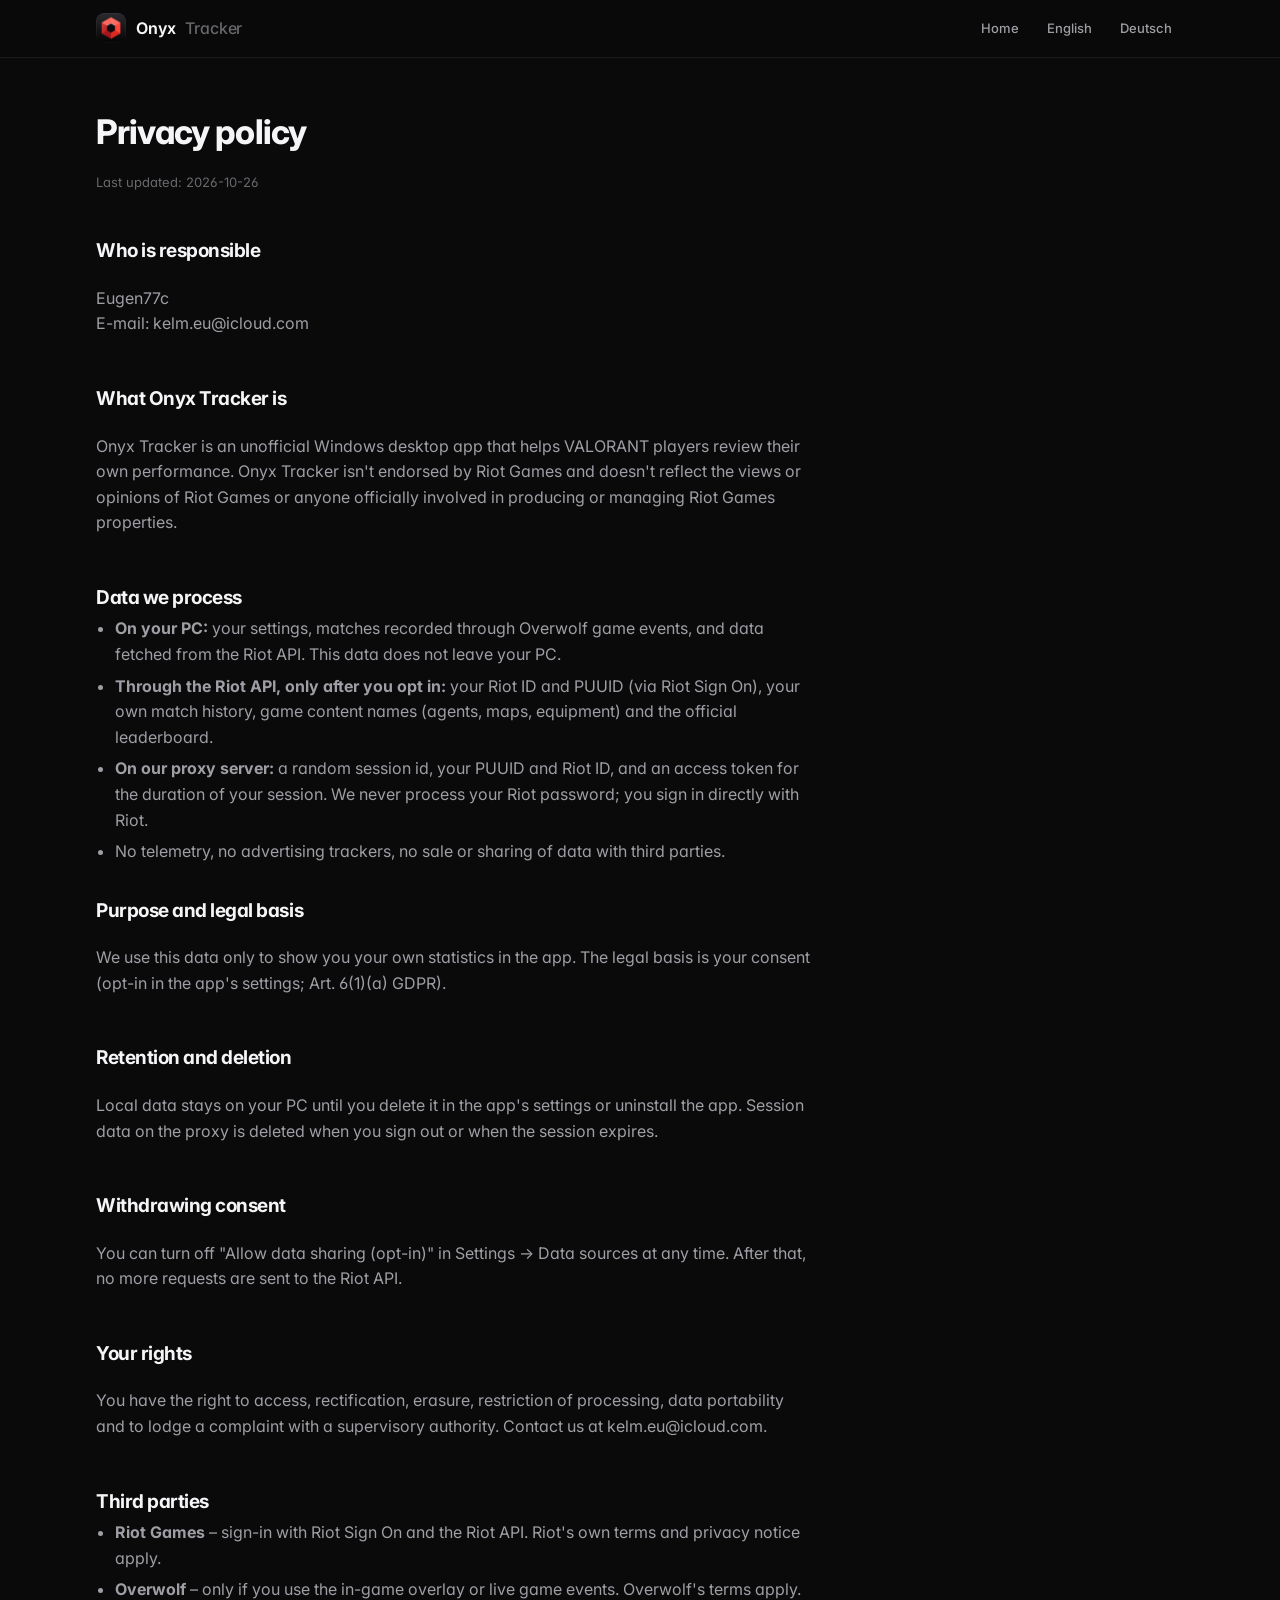
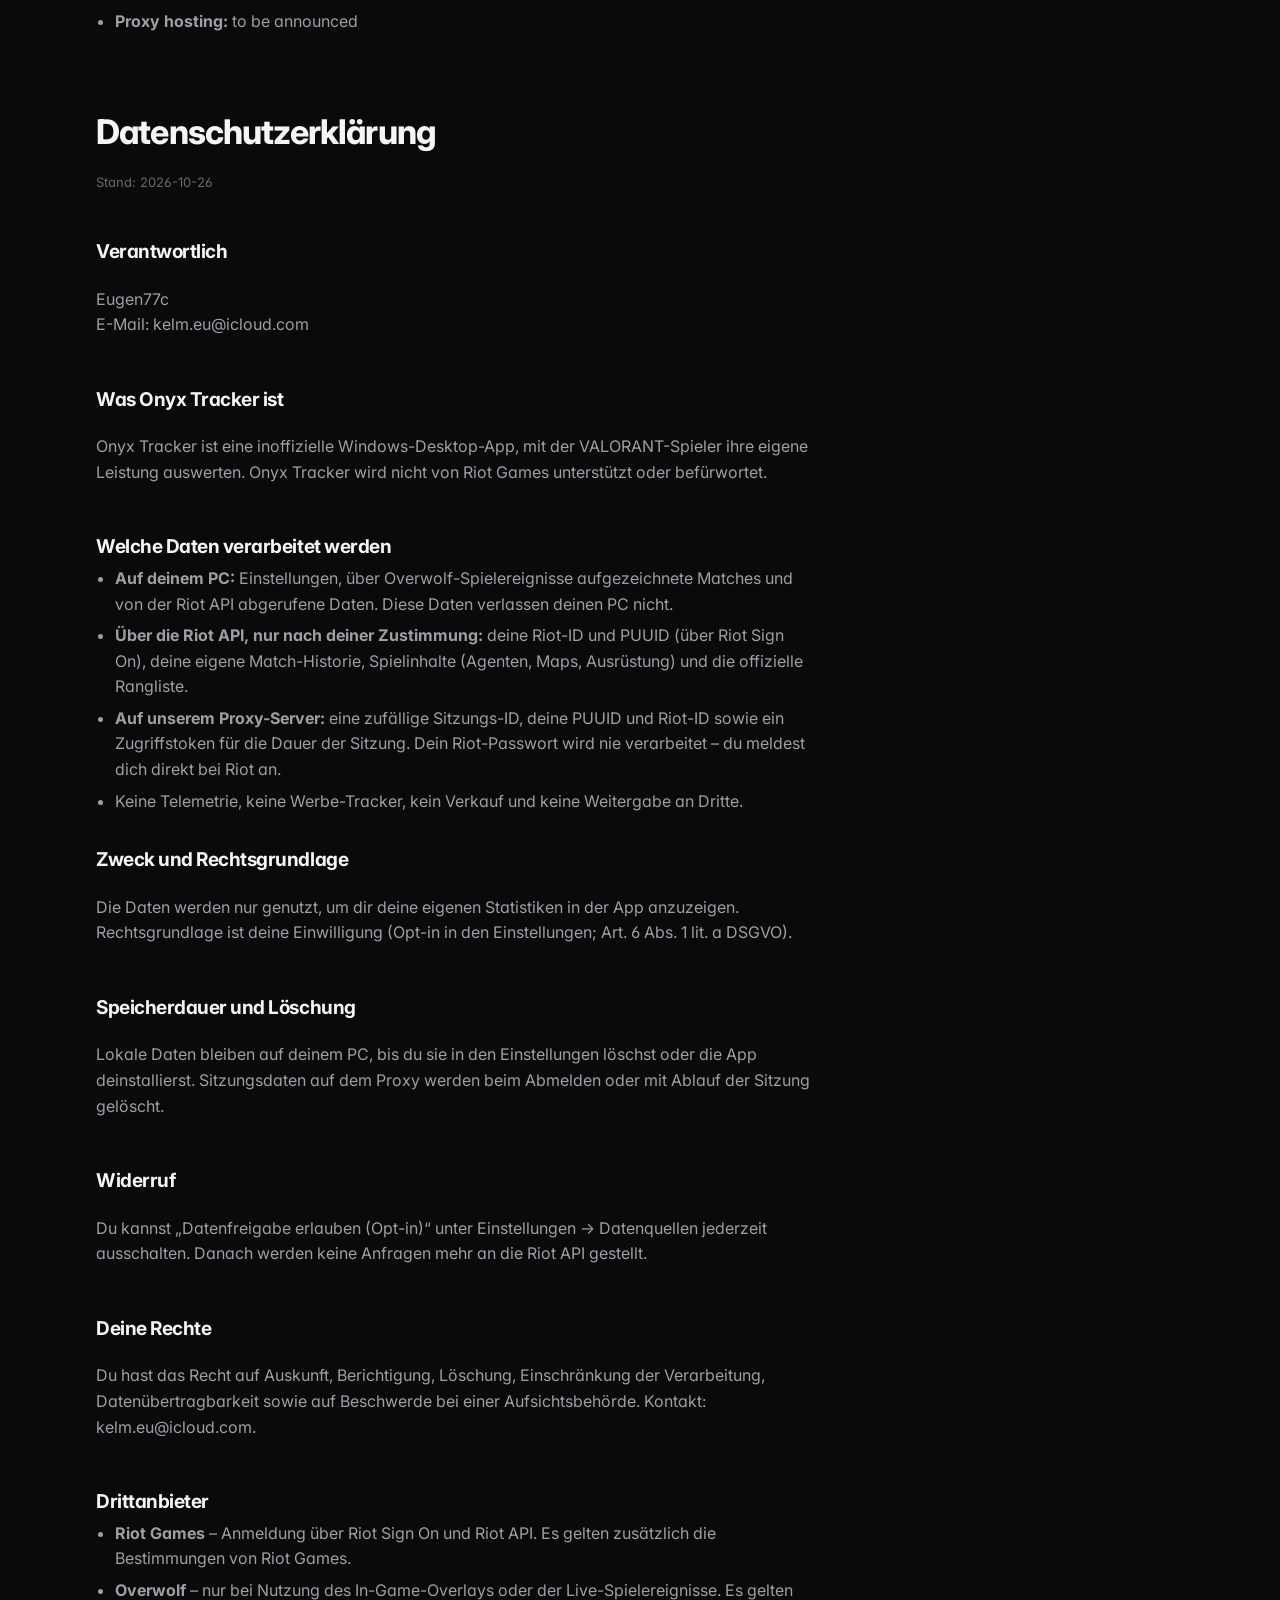
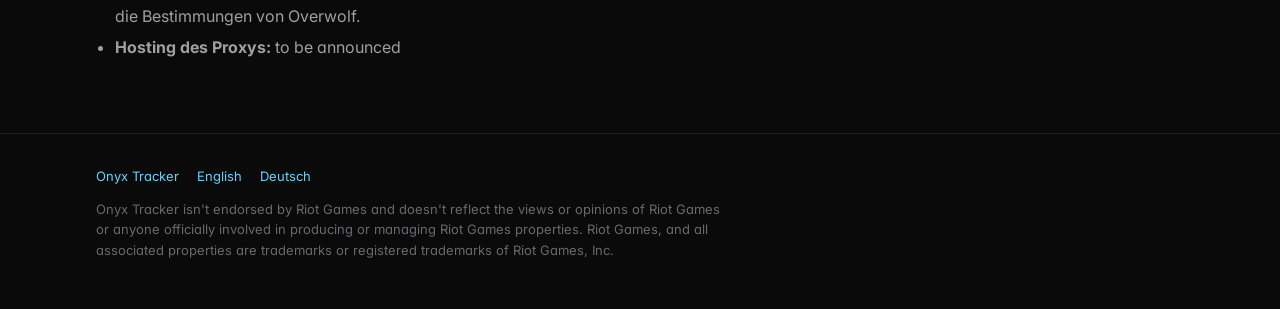
==== privacy.html @ 38db7149 "Onyx Tracker website Product page and privacy policy (EN/DE) for the Onyx Tracker desktop app." ====
<!doctype html>
<html lang="en">
  <head>
    <meta charset="utf-8" />
    <meta name="viewport" content="width=device-width, initial-scale=1, viewport-fit=cover" />
    <title>Onyx Tracker Privacy</title>
    <meta name="description" content="Privacy policy of Onyx Tracker, an unofficial VALORANT companion app." />
    <link rel="icon" href="assets/icon.png" />
    <link rel="preconnect" href="https://fonts.googleapis.com" />
    <link rel="preconnect" href="https://fonts.gstatic.com" crossorigin />
    <link rel="stylesheet" href="https://fonts.googleapis.com/css2?family=Inter:wght@400;500;600;650;700;750&display=swap" />
    <link rel="stylesheet" href="assets/site.css" />
    <script src="assets/site-config.js"></script>
  </head>
  <body>
    <div class="setup" id="setup-banner" hidden>
      <div class="wrap">Setup: open <code>assets/site-config.js</code> and fill in your name and contact e-mail before publishing. This notice disappears automatically.</div>
    </div>

    <header class="nav">
      <div class="wrap">
        <a class="brand" href="index.html"><img src="assets/icon.png" alt="" width="30" height="30" />Onyx <span>Tracker</span></a>
        <nav aria-label="Main">
          <a href="index.html" class="hide-sm">Home</a>
          <a href="#en">English</a>
          <a href="#de">Deutsch</a>
        </nav>
      </div>
    </header>

    <main class="wrap">
      <article class="policy" id="en" lang="en">
        <h1>Privacy policy</h1>
        <p class="meta">Last updated: <span data-site="policyDate">2026-10-26</span></p>

        <h2>Who is responsible</h2>
        <p><span data-site="owner">YOUR NAME</span><span data-optional>, <span data-site="address"></span></span><br />E-mail: <span data-site="email">you@example.com</span></p>

        <h2>What Onyx Tracker is</h2>
        <p>Onyx Tracker is an unofficial Windows desktop app that helps VALORANT players review their own performance. Onyx Tracker isn't endorsed by Riot Games and doesn't reflect the views or opinions of Riot Games or anyone officially involved in producing or managing Riot Games properties.</p>

        <h2>Data we process</h2>
        <ul>
          <li><strong>On your PC:</strong> your settings, matches recorded through Overwolf game events, and data fetched from the Riot API. This data does not leave your PC.</li>
          <li><strong>Through the Riot API, only after you opt in:</strong> your Riot ID and PUUID (via Riot Sign On), your own match history, game content names (agents, maps, equipment) and the official leaderboard.</li>
          <li><strong>On our proxy server:</strong> a random session id, your PUUID and Riot ID, and an access token for the duration of your session. We never process your Riot password; you sign in directly with Riot.</li>
          <li>No telemetry, no advertising trackers, no sale or sharing of data with third parties.</li>
        </ul>

        <h2>Purpose and legal basis</h2>
        <p>We use this data only to show you your own statistics in the app. The legal basis is your consent (opt-in in the app's settings; Art. 6(1)(a) GDPR).</p>

        <h2>Retention and deletion</h2>
        <p>Local data stays on your PC until you delete it in the app's settings or uninstall the app. Session data on the proxy is deleted when you sign out or when the session expires.</p>

        <h2>Withdrawing consent</h2>
        <p>You can turn off "Allow data sharing (opt-in)" in Settings → Data sources at any time. After that, no more requests are sent to the Riot API.</p>

        <h2>Your rights</h2>
        <p>You have the right to access, rectification, erasure, restriction of processing, data portability and to lodge a complaint with a supervisory authority. Contact us at <span data-site="email">you@example.com</span>.</p>

        <h2>Third parties</h2>
        <ul>
          <li><strong>Riot Games</strong> – sign-in with Riot Sign On and the Riot API. Riot's own terms and privacy notice apply.</li>
          <li><strong>Overwolf</strong> – only if you use the in-game overlay or live game events. Overwolf's terms apply.</li>
          <li><strong>Proxy hosting:</strong> <span data-site="proxyHosting">to be announced</span></li>
        </ul>
      </article>

      <article class="policy" id="de" lang="de">
        <h1>Datenschutzerklärung</h1>
        <p class="meta">Stand: <span data-site="policyDate">2026-10-26</span></p>

        <h2>Verantwortlich</h2>
        <p><span data-site="owner">YOUR NAME</span><span data-optional>, <span data-site="address"></span></span><br />E-Mail: <span data-site="email">you@example.com</span></p>

        <h2>Was Onyx Tracker ist</h2>
        <p>Onyx Tracker ist eine inoffizielle Windows-Desktop-App, mit der VALORANT-Spieler ihre eigene Leistung auswerten. Onyx Tracker wird nicht von Riot Games unterstützt oder befürwortet.</p>

        <h2>Welche Daten verarbeitet werden</h2>
        <ul>
          <li><strong>Auf deinem PC:</strong> Einstellungen, über Overwolf-Spielereignisse aufgezeichnete Matches und von der Riot API abgerufene Daten. Diese Daten verlassen deinen PC nicht.</li>
          <li><strong>Über die Riot API, nur nach deiner Zustimmung:</strong> deine Riot-ID und PUUID (über Riot Sign On), deine eigene Match-Historie, Spielinhalte (Agenten, Maps, Ausrüstung) und die offizielle Rangliste.</li>
          <li><strong>Auf unserem Proxy-Server:</strong> eine zufällige Sitzungs-ID, deine PUUID und Riot-ID sowie ein Zugriffstoken für die Dauer der Sitzung. Dein Riot-Passwort wird nie verarbeitet – du meldest dich direkt bei Riot an.</li>
          <li>Keine Telemetrie, keine Werbe-Tracker, kein Verkauf und keine Weitergabe an Dritte.</li>
        </ul>

        <h2>Zweck und Rechtsgrundlage</h2>
        <p>Die Daten werden nur genutzt, um dir deine eigenen Statistiken in der App anzuzeigen. Rechtsgrundlage ist deine Einwilligung (Opt-in in den Einstellungen; Art. 6 Abs. 1 lit. a DSGVO).</p>

        <h2>Speicherdauer und Löschung</h2>
        <p>Lokale Daten bleiben auf deinem PC, bis du sie in den Einstellungen löschst oder die App deinstallierst. Sitzungsdaten auf dem Proxy werden beim Abmelden oder mit Ablauf der Sitzung gelöscht.</p>

        <h2>Widerruf</h2>
        <p>Du kannst „Datenfreigabe erlauben (Opt-in)“ unter Einstellungen → Datenquellen jederzeit ausschalten. Danach werden keine Anfragen mehr an die Riot API gestellt.</p>

        <h2>Deine Rechte</h2>
        <p>Du hast das Recht auf Auskunft, Berichtigung, Löschung, Einschränkung der Verarbeitung, Datenübertragbarkeit sowie auf Beschwerde bei einer Aufsichtsbehörde. Kontakt: <span data-site="email">you@example.com</span>.</p>

        <h2>Drittanbieter</h2>
        <ul>
          <li><strong>Riot Games</strong> – Anmeldung über Riot Sign On und Riot API. Es gelten zusätzlich die Bestimmungen von Riot Games.</li>
          <li><strong>Overwolf</strong> – nur bei Nutzung des In-Game-Overlays oder der Live-Spielereignisse. Es gelten die Bestimmungen von Overwolf.</li>
          <li><strong>Hosting des Proxys:</strong> <span data-site="proxyHosting">to be announced</span></li>
        </ul>
      </article>
    </main>

    <footer>
      <div class="wrap">
        <div class="links"><a href="index.html">Onyx Tracker</a><a href="#en">English</a><a href="#de">Deutsch</a></div>
        <p>Onyx Tracker isn't endorsed by Riot Games and doesn't reflect the views or opinions of Riot Games or anyone officially involved in producing or managing Riot Games properties. Riot Games, and all associated properties are trademarks or registered trademarks of Riot Games, Inc.</p>
      </div>
    </footer>
  </body>
</html>
---- assets/site.css ----
/* Layout: one column (max 1120px) — product-led hero with the real app in a window
   frame, alternating feature rows, a fair-play ledger, numbered opt-in steps (a real
   sequence) and a quiet footer carrying Riot's required notice. Dark by design,
   matching the app. */
:root {
  color-scheme: dark;
  --bg: #0a0a0b;
  --bg-raised: #111114;
  --surface: #17171a;
  --surface-2: #202024;
  --line: rgba(255, 255, 255, 0.08);
  --fg: #f5f5f7;
  --fg-2: rgba(235, 235, 245, 0.66);
  --fg-3: rgba(235, 235, 245, 0.42);
  --accent: #ff453a;
  --accent-soft: rgba(255, 69, 58, 0.14);
  --cyan: #64d2ff;
  --green: #30d158;
  --orange: #ff9f0a;
  --font: 'Inter', -apple-system, 'SF Pro Text', 'Segoe UI', system-ui, sans-serif;
  --radius: 22px;
  --step--1: 0.8125rem;
  --step-0: 1rem;
  --step-1: 1.1875rem;
  --step-2: 1.5rem;
  --step-3: 2.125rem;
  --step-4: clamp(2.5rem, 6vw, 4.25rem);
}

* {
  box-sizing: border-box;
}

body {
  margin: 0;
  background: var(--bg);
  color: var(--fg);
  font-family: var(--font);
  font-size: var(--step-0);
  line-height: 1.6;
  -webkit-font-smoothing: antialiased;
  font-feature-settings: 'cv11', 'ss01';
}

img {
  max-width: 100%;
  display: block;
}

a {
  color: var(--cyan);
  text-decoration: none;
}
a:hover {
  text-decoration: underline;
}
a:focus-visible,
button:focus-visible {
  outline: 2px solid var(--accent);
  outline-offset: 3px;
  border-radius: 6px;
}

[hidden] {
  display: none !important;
}

.wrap {
  max-width: 1120px;
  margin: 0 auto;
  padding-left: max(16px, env(safe-area-inset-left, 0px));
  padding-right: max(16px, env(safe-area-inset-right, 0px));
}

/* setup notice (only while placeholders are unfilled) */
.setup {
  background: rgba(255, 159, 10, 0.14);
  color: var(--orange);
  font-size: var(--step--1);
  font-weight: 600;
}
.setup .wrap {
  padding-block: 10px;
}
.setup code {
  color: var(--fg);
}

/* nav */
.nav {
  position: sticky;
  top: env(safe-area-inset-top, 0px);
  z-index: 20;
  background: rgba(10, 10, 11, 0.78);
  backdrop-filter: blur(20px) saturate(160%);
  border-bottom: 1px solid var(--line);
}
body::before {
  content: '';
  position: fixed;
  inset: 0 0 auto;
  height: env(safe-area-inset-top, 0px);
  z-index: 30;
  background: var(--bg);
}
.nav .wrap {
  display: flex;
  align-items: center;
  gap: 16px;
  padding-block: 12px;
}
.brand {
  display: flex;
  align-items: center;
  gap: 10px;
  color: var(--fg);
  font-weight: 650;
  letter-spacing: -0.01em;
}
.brand img {
  width: 30px;
  height: 30px;
  border-radius: 8px;
}
.brand span {
  color: var(--fg-3);
  font-weight: 500;
}
.nav nav {
  margin-left: auto;
  display: flex;
  gap: 4px;
  flex-wrap: wrap;
}
.nav nav a {
  color: var(--fg-2);
  font-size: var(--step--1);
  font-weight: 500;
  padding: 6px 12px;
  border-radius: 999px;
}
.nav nav a:hover {
  background: var(--surface);
  color: var(--fg);
  text-decoration: none;
}

/* buttons */
.btn {
  display: inline-flex;
  align-items: center;
  gap: 8px;
  height: 44px;
  padding: 0 20px;
  border-radius: 999px;
  font-weight: 600;
  font-size: 0.95rem;
  border: 0;
  cursor: pointer;
}
.btn-primary {
  background: var(--accent);
  color: #fff;
}
.btn-primary:hover {
  filter: brightness(1.08);
  text-decoration: none;
}
.btn-quiet {
  background: var(--surface-2);
  color: var(--fg);
}
.btn-quiet:hover {
  background: #2a2a2f;
  text-decoration: none;
}

/* hero */
.hero {
  padding-block: 72px 28px;
  display: grid;
  gap: 28px;
}
.eyebrow {
  font-size: var(--step--1);
  font-weight: 600;
  letter-spacing: 0.08em;
  text-transform: uppercase;
  color: var(--fg-3);
}
h1,
h2,
h3 {
  text-wrap: balance;
  margin: 0;
  letter-spacing: -0.025em;
  line-height: 1.08;
}
h1 {
  font-size: var(--step-4);
  font-weight: 750;
}
h1 em {
  font-style: normal;
  color: var(--accent);
}
h2 {
  font-size: var(--step-3);
  font-weight: 700;
}
h3 {
  font-size: var(--step-1);
  font-weight: 650;
  letter-spacing: -0.01em;
}
.lede {
  font-size: var(--step-1);
  color: var(--fg-2);
  max-width: 60ch;
  margin: 0;
}
.actions {
  display: flex;
  flex-wrap: wrap;
  gap: 12px;
  align-items: center;
}
.fineprint {
  font-size: var(--step--1);
  color: var(--fg-3);
  margin: 0;
}

/* round strip – a match told the way the app shows it */
.strip {
  display: flex;
  flex-wrap: wrap;
  gap: 5px;
  align-items: center;
}
.strip i {
  width: 22px;
  height: 30px;
  border-radius: 7px;
  background: var(--surface);
  border-top: 3px solid var(--orange);
  position: relative;
}
.strip i.d {
  border-top-color: var(--cyan);
}
.strip i::after {
  content: '';
  position: absolute;
  left: 50%;
  bottom: 6px;
  width: 6px;
  height: 6px;
  margin-left: -3px;
  border-radius: 50%;
  background: var(--green);
}
.strip i.l::after {
  background: var(--accent);
}
.strip b {
  width: 1px;
  height: 30px;
  background: var(--line);
  margin-inline: 4px;
}
.strip .score {
  margin-left: 10px;
  font-weight: 700;
  font-variant-numeric: tabular-nums;
  color: var(--fg-2);
}
.strip .score strong {
  color: var(--green);
}

/* window frame */
.frame {
  border-radius: 16px;
  border: 1px solid var(--line);
  background: var(--bg-raised);
  overflow: hidden;
  box-shadow: 0 40px 120px -40px rgba(255, 69, 58, 0.35), 0 20px 60px -20px rgba(0, 0, 0, 0.8);
  max-width: 100%;
}
.frame-bar {
  display: flex;
  gap: 6px;
  padding: 10px 14px;
  border-bottom: 1px solid var(--line);
}
.frame-bar span {
  width: 10px;
  height: 10px;
  border-radius: 50%;
  background: var(--surface-2);
}
.frame img {
  width: 100%;
  height: auto;
  aspect-ratio: 1440 / 900;
}

/* sections */
section {
  padding-block: 72px;
}
.section-head {
  display: grid;
  gap: 10px;
  margin-bottom: 36px;
  max-width: 62ch;
}
.section-head p {
  margin: 0;
  color: var(--fg-2);
}

.feature {
  display: grid;
  grid-template-columns: minmax(0, 5fr) minmax(0, 7fr);
  gap: 40px;
  align-items: center;
  padding-block: 28px;
}
.feature.flip {
  grid-template-columns: minmax(0, 7fr) minmax(0, 5fr);
}
.feature.flip .feature-text {
  order: 2;
}
.feature-text {
  display: grid;
  gap: 12px;
  min-width: 0;
}
.feature-text p {
  margin: 0;
  color: var(--fg-2);
}
.chips {
  display: flex;
  flex-wrap: wrap;
  gap: 6px;
}
.chips span {
  font-size: 0.75rem;
  font-weight: 600;
  padding: 3px 10px;
  border-radius: 999px;
  background: var(--surface-2);
  color: var(--fg-2);
  font-variant-numeric: tabular-nums;
}
.shot {
  border-radius: 14px;
  border: 1px solid var(--line);
  width: 100%;
  height: auto;
  aspect-ratio: 1440 / 900;
}

/* fair play ledger */
.ledger {
  display: grid;
  grid-template-columns: repeat(2, minmax(0, 1fr));
  gap: 16px;
}
.ledger div {
  background: var(--surface);
  border: 1px solid var(--line);
  border-radius: var(--radius);
  padding: 24px;
  min-width: 0;
}
.ledger ul {
  margin: 14px 0 0;
  padding: 0;
  list-style: none;
  display: grid;
  gap: 10px;
  color: var(--fg-2);
}
.ledger li {
  display: grid;
  grid-template-columns: 20px minmax(0, 1fr);
  gap: 8px;
}
.ledger li::before {
  content: '✓';
  color: var(--green);
  font-weight: 700;
}
.ledger .never li::before {
  content: '✕';
  color: var(--accent);
}

/* opt-in steps */
.optin {
  display: grid;
  grid-template-columns: minmax(0, 5fr) minmax(0, 7fr);
  gap: 40px;
  align-items: start;
}
.steps {
  margin: 0;
  padding: 0;
  list-style: none;
  counter-reset: step;
  display: grid;
  gap: 18px;
}
.steps li {
  counter-increment: step;
  display: grid;
  grid-template-columns: 34px minmax(0, 1fr);
  gap: 14px;
  color: var(--fg-2);
}
.steps li::before {
  content: counter(step);
  width: 34px;
  height: 34px;
  border-radius: 10px;
  display: grid;
  place-items: center;
  background: var(--accent-soft);
  color: var(--accent);
  font-weight: 700;
}
.steps strong {
  color: var(--fg);
  display: block;
}

/* api table */
.table-scroll {
  overflow-x: auto;
  border: 1px solid var(--line);
  border-radius: var(--radius);
  background: var(--surface);
}
table {
  width: 100%;
  border-collapse: collapse;
  font-size: 0.95rem;
}
th,
td {
  text-align: left;
  padding: 14px 20px;
  border-bottom: 1px solid var(--line);
  vertical-align: top;
}
tr:last-child td {
  border-bottom: 0;
}
th {
  font-size: var(--step--1);
  text-transform: uppercase;
  letter-spacing: 0.06em;
  color: var(--fg-3);
  font-weight: 600;
}
td code {
  font-family: ui-monospace, 'Cascadia Code', Consolas, monospace;
  font-size: 0.85rem;
  color: var(--fg);
  white-space: nowrap;
}
td {
  color: var(--fg-2);
}

/* download */
.download {
  background: var(--surface);
  border: 1px solid var(--line);
  border-radius: var(--radius);
  padding: 32px;
  display: grid;
  grid-template-columns: auto minmax(0, 1fr) auto;
  gap: 24px;
  align-items: center;
}
.download img {
  width: 72px;
  height: 72px;
  border-radius: 18px;
}
.download p {
  margin: 4px 0 0;
  color: var(--fg-2);
}

/* footer */
footer {
  border-top: 1px solid var(--line);
  margin-top: 48px;
}
footer .wrap {
  padding-block: 32px 48px;
  display: grid;
  gap: 12px;
  font-size: var(--step--1);
  color: var(--fg-3);
}
footer .links {
  display: flex;
  flex-wrap: wrap;
  gap: 18px;
}
footer p {
  margin: 0;
  max-width: 80ch;
}

/* privacy page */
.policy {
  max-width: 72ch;
  padding-block: 56px 24px;
  display: grid;
  gap: 8px;
}
.policy h1 {
  font-size: var(--step-3);
}
.policy h2 {
  font-size: var(--step-1);
  margin-top: 28px;
}
.policy p,
.policy li {
  color: var(--fg-2);
}
.policy ul {
  padding-left: 1.2em;
  margin: 0;
  display: grid;
  gap: 6px;
}
.policy .meta {
  color: var(--fg-3);
  font-size: var(--step--1);
}
.lang-switch {
  display: flex;
  gap: 8px;
  margin-top: 8px;
}

@media (max-width: 860px) {
  .feature,
  .feature.flip,
  .optin,
  .ledger {
    grid-template-columns: minmax(0, 1fr);
  }
  .feature.flip .feature-text {
    order: 0;
  }
  .download {
    grid-template-columns: minmax(0, 1fr);
  }
  section {
    padding-block: 48px;
  }
  .hero {
    padding-block: 48px 20px;
  }
  .nav nav a.hide-sm {
    display: none;
  }
}

@media (prefers-reduced-motion: reduce) {
  * {
    transition: none !important;
    animation: none !important;
  }
}
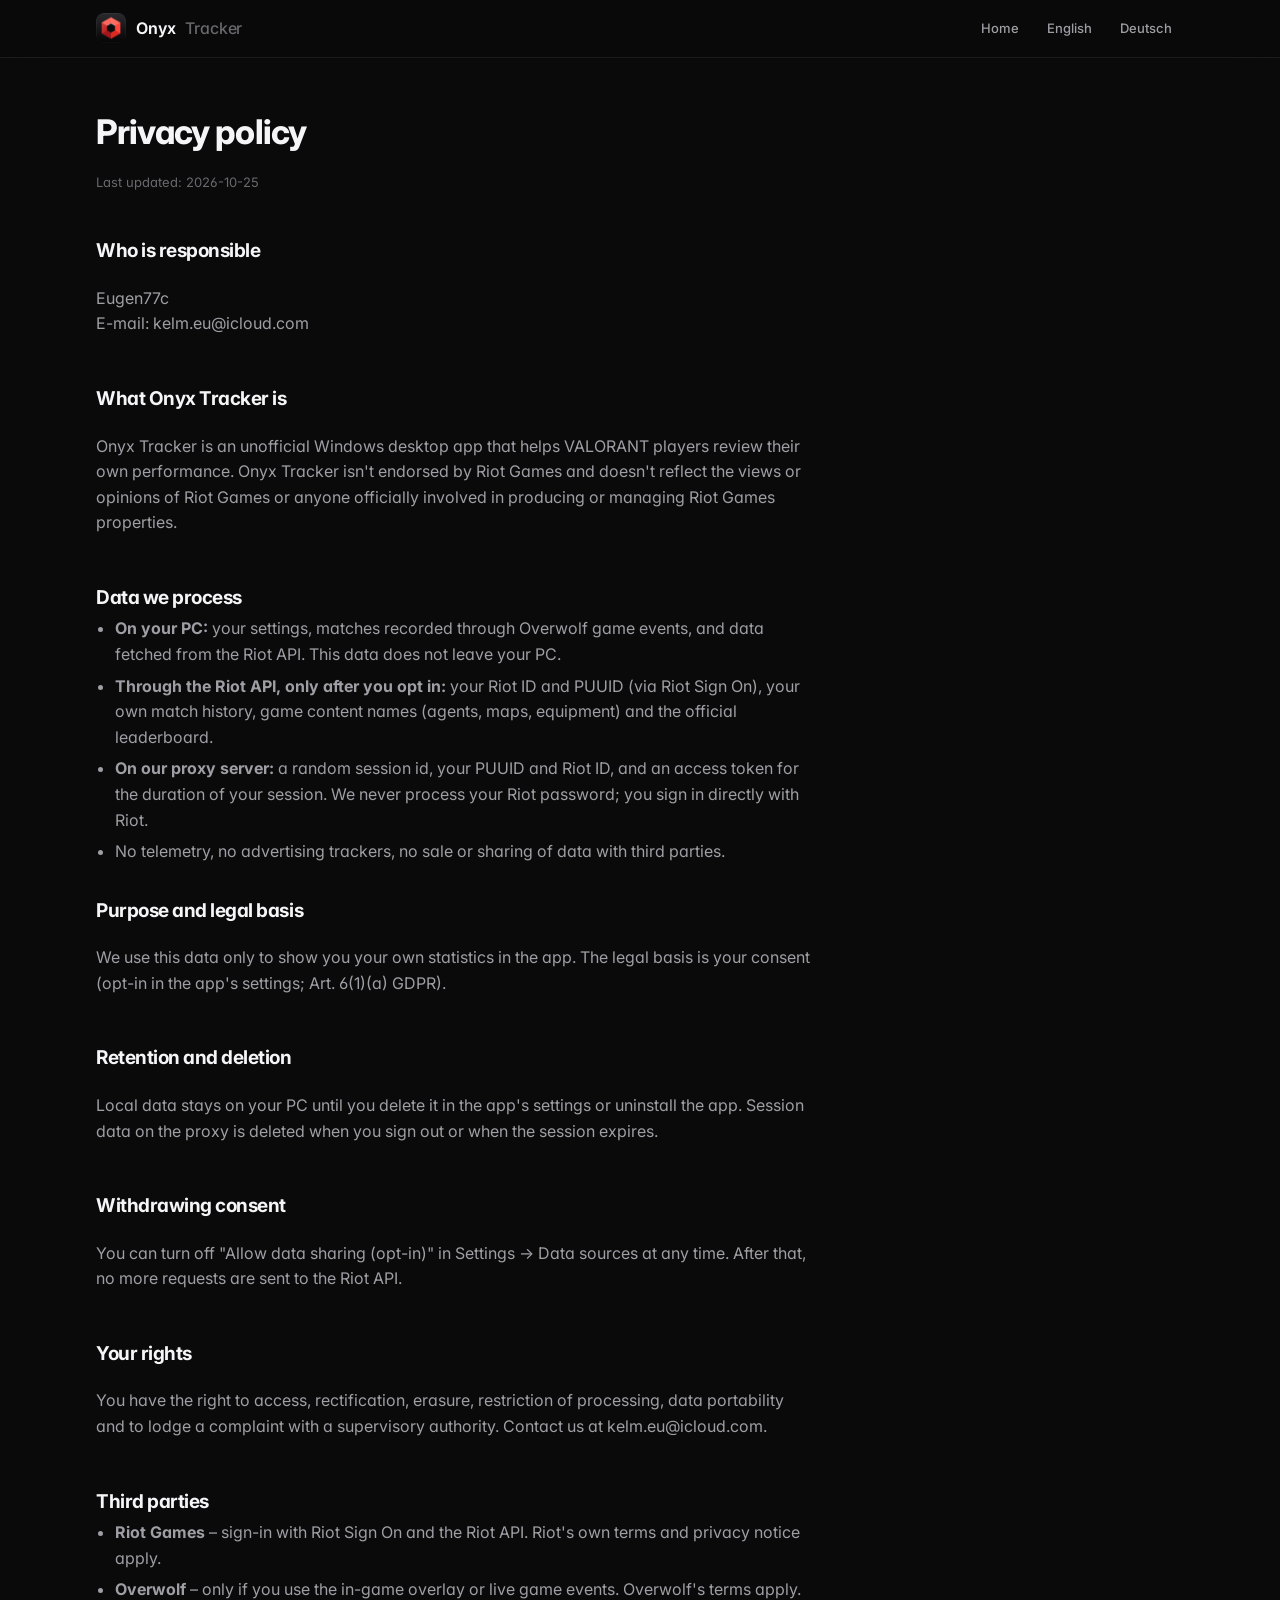
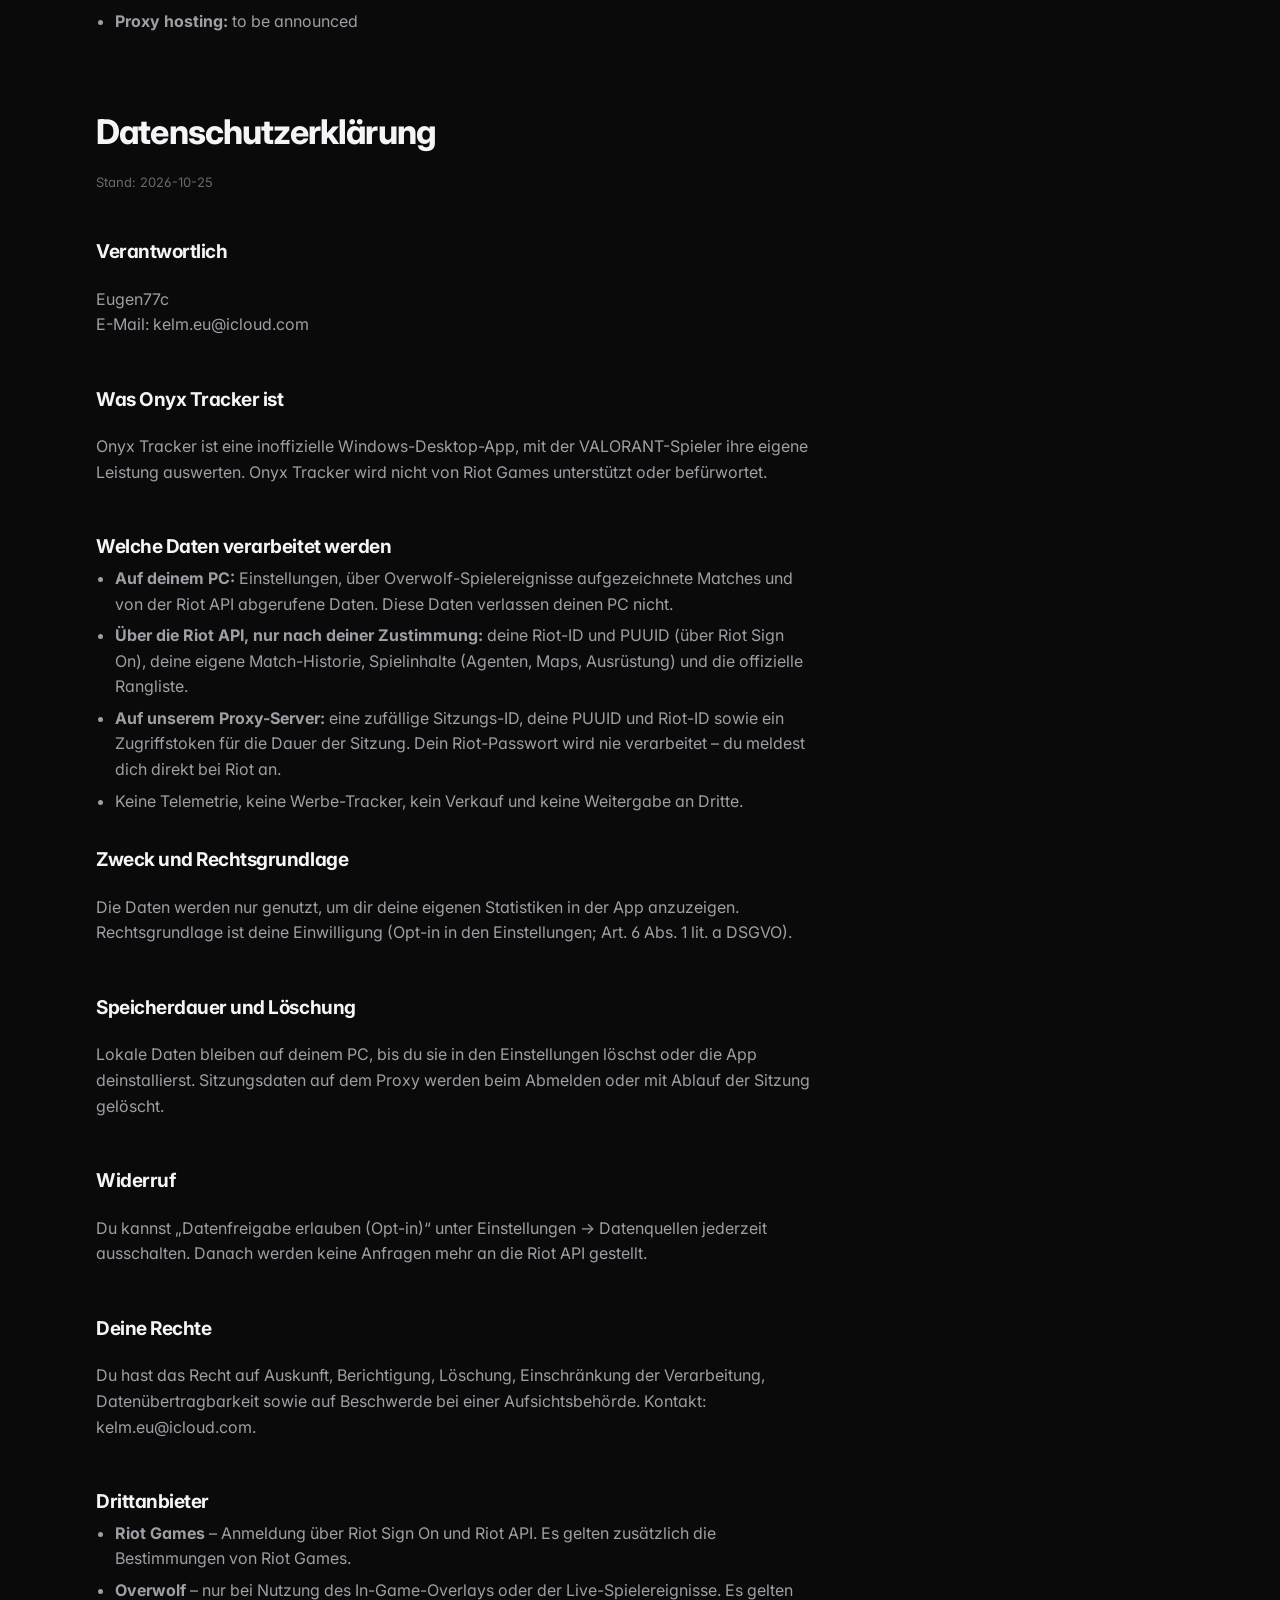
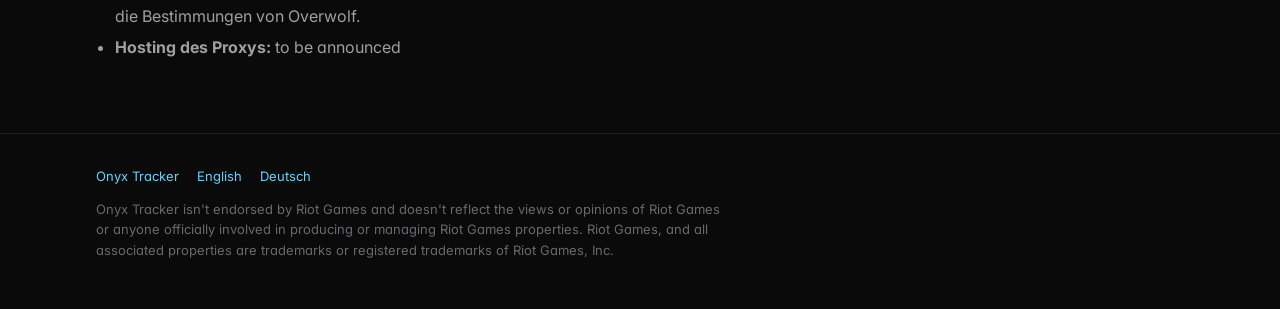
==== commit 2803f7ec: "Fix privacy policy date" ====
--- a/privacy.html
+++ b/privacy.html
@@ -31,7 +31,7 @@
     <main class="wrap">
       <article class="policy" id="en" lang="en">
         <h1>Privacy policy</h1>
-        <p class="meta">Last updated: <span data-site="policyDate">2026-10-26</span></p>
+        <p class="meta">Last updated: <span data-site="policyDate">2026-10-25</span></p>
 
         <h2>Who is responsible</h2>
         <p><span data-site="owner">YOUR NAME</span><span data-optional>, <span data-site="address"></span></span><br />E-mail: <span data-site="email">you@example.com</span></p>
@@ -69,7 +69,7 @@
 
       <article class="policy" id="de" lang="de">
         <h1>Datenschutzerklärung</h1>
-        <p class="meta">Stand: <span data-site="policyDate">2026-10-26</span></p>
+        <p class="meta">Stand: <span data-site="policyDate">2026-10-25</span></p>
 
         <h2>Verantwortlich</h2>
         <p><span data-site="owner">YOUR NAME</span><span data-optional>, <span data-site="address"></span></span><br />E-Mail: <span data-site="email">you@example.com</span></p>
